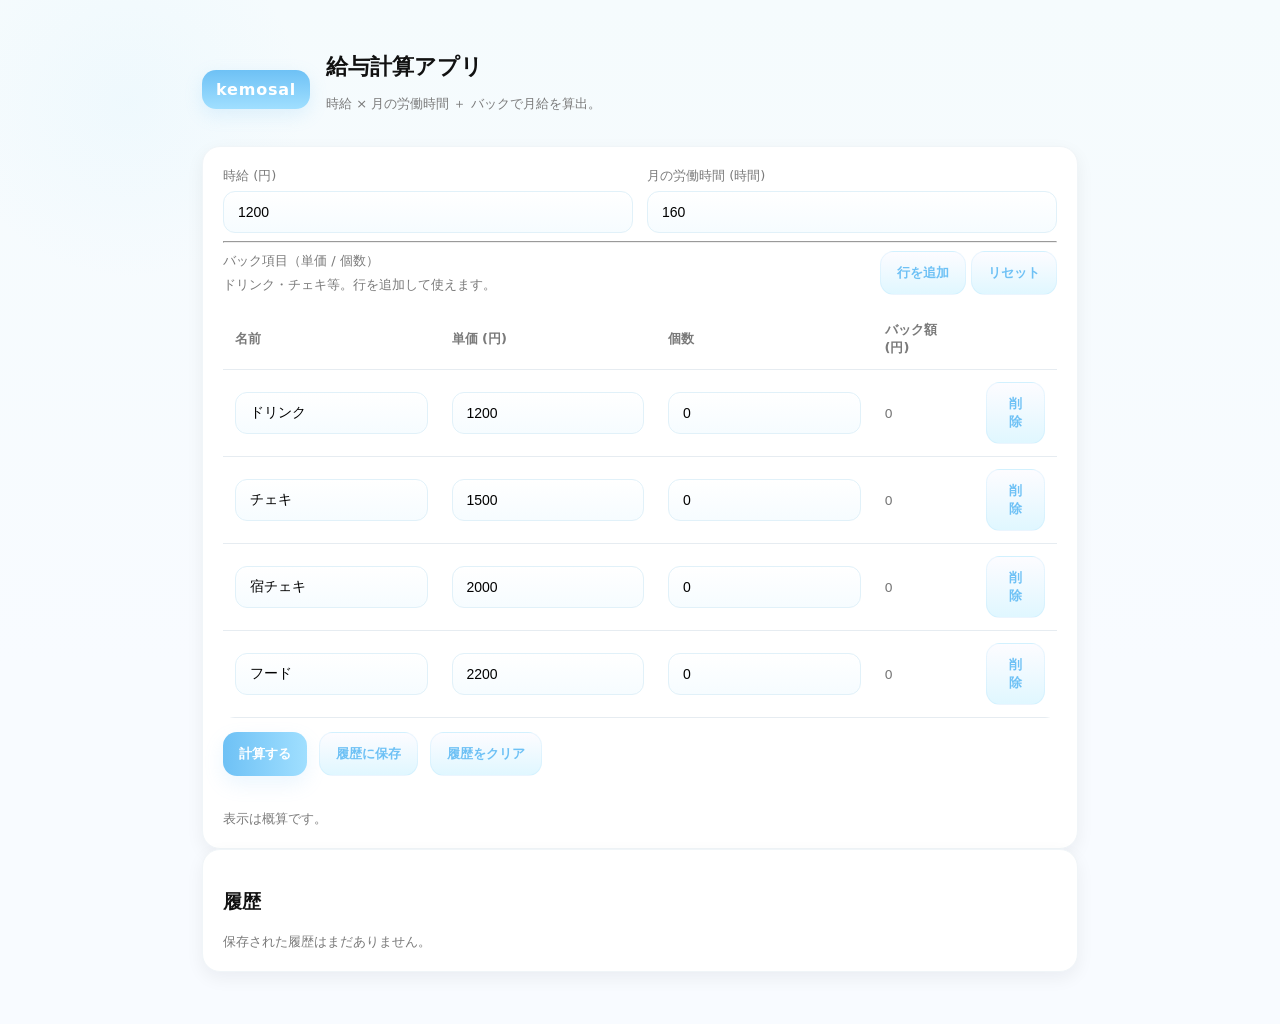
==== index.html @ 3faba13e "v2.9" ====
<!DOCTYPE html>
<html lang="ja">

<head>
    <meta charset="utf-8" />
    <meta name="viewport" content="width=device-width,initial-scale=1" />
    <title>kemosal — 給与計算</title>
    <link rel="stylesheet" href="css/style.css">
</head>

<body>
    <div class="wrap">
        <header>
            <div class="logo">kemosal</div>
            <div>
                <h1>給与計算アプリ</h1>
                <p class="muted">時給 × 月の労働時間 ＋ バックで月給を算出。</p>
            </div>
        </header>

        <section class="card">
            <div class="grid">
                <div>
                    <label>時給 (円)</label>
                    <input id="wage" type="number" value="1200" min="0" />
                </div>
                <div>
                    <label>月の労働時間 (時間)</label>
                    <input id="hours" type="number" value="160" min="0" step="0.5" />
                </div>
            </div>

            <hr>

            <div style="display:flex;justify-content:space-between;align-items:center">
                <div>
                    <label>バック項目（単価 / 個数）</label>
                    <div class="muted">ドリンク・チェキ等。行を追加して使えます。</div>
                </div>
                <div class="actions">
                    <button id="addItem" class="ghost">行を追加</button>
                    <button id="resetItems" class="ghost">リセット</button>
                </div>
            </div>

            <table id="itemsTable" aria-label="バック項目テーブル">
                <thead>
                    <tr>
                        <th>名前</th>
                        <th>単価 (円)</th>
                        <th>個数</th>
                        <th>バック額 (円)</th>
                        <th></th>
                    </tr>
                </thead>
                <tbody></tbody>
            </table>

            <div class="controls">
                <button id="calc">計算する</button>
                <button id="save" class="ghost">履歴に保存</button>
                <button id="clearStore" class="ghost">履歴をクリア</button>
            </div>

            <div class="summary" id="summary"></div>

            <div class="footer">
                表示は概算です。
            </div>
        </section>

        <section id="historyWrap" class="card">
            <h3>履歴</h3>
            <div id="historyList" class="muted">保存された履歴はまだありません。</div>
        </section>
    </div>

    <script src="js/script.js"></script>
</body>

</html>
---- css/style.css ----
:root {
    --bg: #f5fbfd;
    --card: #ffffff;
    --accent: #6ec1f5;
    --accent-2: #a0dfff;
    --muted: #7a7a7a;
    --soft-gray: #f0f5f8;
    --pill-bg: linear-gradient(180deg, #e0f7ff, #ffffff);
    --shadow: 0 6px 18px rgba(16, 24, 40, 0.06);
    --radius-lg: 18px;
    --radius-md: 12px;
}

* {
    box-sizing: border-box;
}

body {
    font-family: 'Noto Sans JP', system-ui, -apple-system, "Segoe UI", Roboto, Arial;
    margin: 0;
    color: #111;
    background:
        radial-gradient(circle at 10% 10%, rgba(160, 223, 255, 0.08), transparent 12%),
        linear-gradient(180deg, var(--bg), #f8fbff 65%);
}

.wrap {
    max-width: 920px;
    margin: 30px auto;
    padding: 22px;
}

header {
    display: flex;
    align-items: center;
    gap: 16px;
    margin-bottom: 20px;
}

header .logo {
    background: linear-gradient(180deg, var(--accent), var(--accent-2));
    color: #fff;
    padding: 10px 14px;
    border-radius: 14px;
    font-weight: 700;
    box-shadow: 0 6px 18px rgba(110, 193, 245, 0.18);
    letter-spacing: 0.8px;
}

h1 {
    font-size: 22px;
    margin: 0;
}

.muted {
    color: var(--muted);
    font-size: 13px;
}

.card {
    background: var(--card);
    border-radius: var(--radius-lg);
    padding: 20px;
    box-shadow: var(--shadow);
    border: 1px solid var(--soft-gray);
}

label {
    display: block;
    font-size: 13px;
    color: var(--muted);
    margin-bottom: 6px;
}

input[type="number"],
input[type="text"] {
    width: 100%;
    padding: 12px 14px;
    border-radius: var(--radius-md);
    border: 1px solid #e1f1f9;
    background: linear-gradient(180deg, #ffffff, #f6fcff);
    font-size: 14px;
    transition: box-shadow .2s, transform .1s;
}

input:focus {
    outline: none;
    box-shadow: 0 8px 22px rgba(110, 193, 245, 0.18), 0 0 0 6px rgba(110, 193, 245, 0.08);
    transform: translateY(-1px);
}

.grid {
    display: grid;
    grid-template-columns: 1fr 1fr;
    gap: 14px;
}

@media (max-width:720px) {
    .grid {
        grid-template-columns: 1fr;
    }
}

.controls {
    display: flex;
    gap: 12px;
    margin-top: 14px;
    flex-wrap: wrap;
}

button {
    background: linear-gradient(90deg, var(--accent), var(--accent-2));
    color: white;
    padding: 12px 16px;
    border-radius: 14px;
    border: 0;
    cursor: pointer;
    box-shadow: 0 8px 20px rgba(110, 193, 245, 0.14);
    transition: transform .15s, box-shadow .15s, opacity .12s;
    font-weight: 600;
}

button:hover {
    transform: translateY(-3px);
    box-shadow: 0 12px 26px rgba(110, 193, 245, 0.2);
}

button:active {
    transform: translateY(-1px);
}

button.ghost {
    background: linear-gradient(180deg, #fdfcff, #e0f7ff);
    color: var(--accent);
    border: 1px solid rgba(110, 193, 245, 0.12);
    box-shadow: none;
}

button.ghost:hover {
    box-shadow: 0 8px 18px rgba(110, 193, 245, 0.08);
    transform: translateY(-2px);
}

table {
    width: 100%;
    border-collapse: collapse;
    margin-top: 14px;
    background: transparent;
    border-radius: 12px;
    overflow: hidden;
}

th,
td {
    padding: 12px;
    border-bottom: 1px solid rgba(224, 232, 238, 0.8);
    text-align: left;
}

th {
    font-size: 13px;
    color: var(--muted);
    font-weight: 600;
}

tbody tr:hover td {
    background: rgba(110, 193, 245, 0.08);
    border-radius: 12px;
}

.summary {
    display: flex;
    flex-wrap: wrap;
    gap: 14px;
    margin-top: 16px;
}

.pill {
    background: var(--pill-bg);
    padding: 14px;
    border-radius: 16px;
    min-width: 160px;
    border: 1px solid rgba(110, 193, 245, 0.08);
    box-shadow: 0 6px 16px rgba(110, 193, 245, 0.06);
    text-align: center;
}

.pill .big {
    font-weight: 700;
    font-size: 18px;
    color: #044b63;
}

.pill .small {
    font-size: 13px;
    color: var(--muted);
}

.footer {
    margin-top: 18px;
    font-size: 13px;
    color: var(--muted);
}
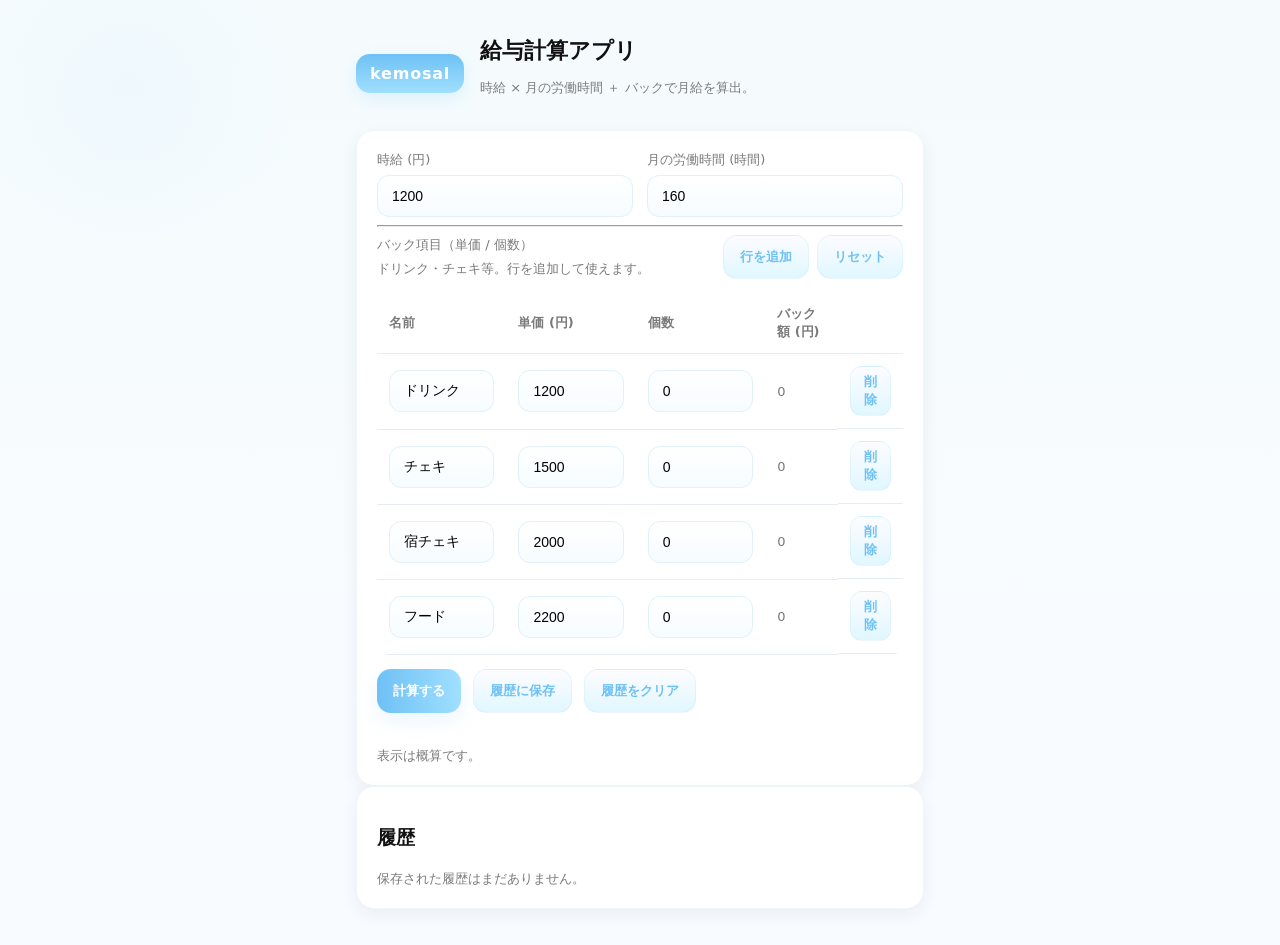
==== commit 1da39e26: "v3.0" ====
--- a/index.html
+++ b/index.html
@@ -32,7 +32,7 @@
 
             <hr>
 
-            <div style="display:flex;justify-content:space-between;align-items:center">
+            <div style="display:flex;justify-content:space-between;align-items:center;flex-wrap:wrap">
                 <div>
                     <label>バック項目（単価 / 個数）</label>
                     <div class="muted">ドリンク・チェキ等。行を追加して使えます。</div>
@@ -43,18 +43,20 @@
                 </div>
             </div>
 
-            <table id="itemsTable" aria-label="バック項目テーブル">
-                <thead>
-                    <tr>
-                        <th>名前</th>
-                        <th>単価 (円)</th>
-                        <th>個数</th>
-                        <th>バック額 (円)</th>
-                        <th></th>
-                    </tr>
-                </thead>
-                <tbody></tbody>
-            </table>
+            <div class="table-wrapper">
+                <table id="itemsTable" aria-label="バック項目テーブル">
+                    <thead>
+                        <tr>
+                            <th>名前</th>
+                            <th>単価 (円)</th>
+                            <th>個数</th>
+                            <th>バック額 (円)</th>
+                            <th></th>
+                        </tr>
+                    </thead>
+                    <tbody></tbody>
+                </table>
+            </div>
 
             <div class="controls">
                 <button id="calc">計算する</button>
--- a/css/style.css
+++ b/css/style.css
@@ -1,3 +1,4 @@
+/* Cute + soft blue / light gray theme */
 :root {
     --bg: #f5fbfd;
     --card: #ffffff;
@@ -25,9 +26,10 @@
 }
 
 .wrap {
-    max-width: 920px;
-    margin: 30px auto;
-    padding: 22px;
+    width: 90%;
+    max-width: 600px;
+    margin: 20px auto;
+    padding: 16px;
 }
 
 header {
@@ -35,6 +37,7 @@
     align-items: center;
     gap: 16px;
     margin-bottom: 20px;
+    flex-wrap: wrap;
 }
 
 header .logo {
@@ -141,10 +144,15 @@
     transform: translateY(-2px);
 }
 
+.table-wrapper {
+    overflow-x: auto;
+    margin-top: 14px;
+}
+
 table {
     width: 100%;
+    min-width: 500px;
     border-collapse: collapse;
-    margin-top: 14px;
     background: transparent;
     border-radius: 12px;
     overflow: hidden;
@@ -179,7 +187,7 @@
     background: var(--pill-bg);
     padding: 14px;
     border-radius: 16px;
-    min-width: 160px;
+    min-width: 140px;
     border: 1px solid rgba(110, 193, 245, 0.08);
     box-shadow: 0 6px 16px rgba(110, 193, 245, 0.06);
     text-align: center;
@@ -200,4 +208,37 @@
     margin-top: 18px;
     font-size: 13px;
     color: var(--muted);
+}
+
+.actions {
+    display: flex;
+    gap: 8px;
+    flex-wrap: wrap;
+}
+
+.item-actions {
+    display: flex;
+    gap: 6px;
+}
+
+.item-actions .ghost {
+    padding: 6px 10px;
+    font-size: 13px;
+    border-radius: 12px;
+}
+
+@media (max-width:480px) {
+    .pill {
+        min-width: 100%;
+        padding: 12px;
+    }
+
+    button {
+        width: 100%;
+        padding: 10px 14px;
+    }
+
+    .grid {
+        gap: 10px;
+    }
 }
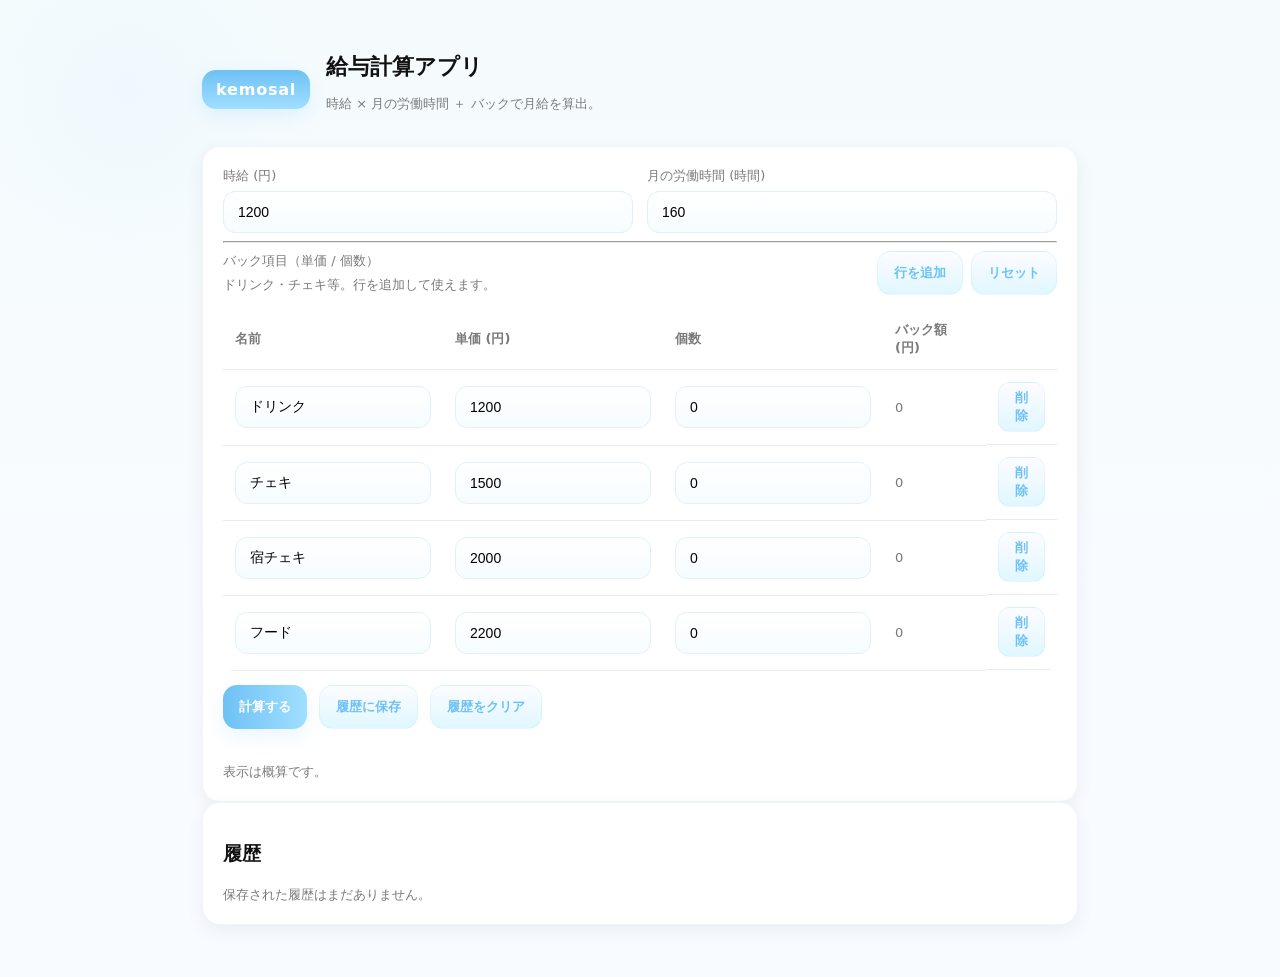
==== commit fe3c82e8: "v3.1" ====
--- a/index.html
+++ b/index.html
@@ -18,6 +18,7 @@
             </div>
         </header>
 
+        <!-- 入力エリア -->
         <section class="card">
             <div class="grid">
                 <div>
@@ -32,7 +33,8 @@
 
             <hr>
 
-            <div style="display:flex;justify-content:space-between;align-items:center;flex-wrap:wrap">
+            <!-- バック項目 -->
+            <div style="display:flex;justify-content:space-between;align-items:center">
                 <div>
                     <label>バック項目（単価 / 個数）</label>
                     <div class="muted">ドリンク・チェキ等。行を追加して使えます。</div>
@@ -71,6 +73,7 @@
             </div>
         </section>
 
+        <!-- 履歴 -->
         <section id="historyWrap" class="card">
             <h3>履歴</h3>
             <div id="historyList" class="muted">保存された履歴はまだありません。</div>
@@ -80,4 +83,4 @@
     <script src="js/script.js"></script>
 </body>
 
-</html>+</html>
--- a/css/style.css
+++ b/css/style.css
@@ -20,16 +20,14 @@
     font-family: 'Noto Sans JP', system-ui, -apple-system, "Segoe UI", Roboto, Arial;
     margin: 0;
     color: #111;
-    background:
-        radial-gradient(circle at 10% 10%, rgba(160, 223, 255, 0.08), transparent 12%),
+    background: radial-gradient(circle at 10% 10%, rgba(160, 223, 255, 0.08), transparent 12%),
         linear-gradient(180deg, var(--bg), #f8fbff 65%);
 }
 
 .wrap {
-    width: 90%;
-    max-width: 600px;
-    margin: 20px auto;
-    padding: 16px;
+    max-width: 920px;
+    margin: 30px auto;
+    padding: 22px;
 }
 
 header {
@@ -37,7 +35,6 @@
     align-items: center;
     gap: 16px;
     margin-bottom: 20px;
-    flex-wrap: wrap;
 }
 
 header .logo {
@@ -101,6 +98,7 @@
 @media (max-width:720px) {
     .grid {
         grid-template-columns: 1fr;
+        gap: 10px;
     }
 }
 
@@ -147,13 +145,12 @@
 .table-wrapper {
     overflow-x: auto;
     margin-top: 14px;
+    -webkit-overflow-scrolling: touch;
 }
 
 table {
     width: 100%;
-    min-width: 500px;
     border-collapse: collapse;
-    background: transparent;
     border-radius: 12px;
     overflow: hidden;
 }
@@ -187,7 +184,7 @@
     background: var(--pill-bg);
     padding: 14px;
     border-radius: 16px;
-    min-width: 140px;
+    min-width: 160px;
     border: 1px solid rgba(110, 193, 245, 0.08);
     box-shadow: 0 6px 16px rgba(110, 193, 245, 0.06);
     text-align: center;
@@ -213,7 +210,6 @@
 .actions {
     display: flex;
     gap: 8px;
-    flex-wrap: wrap;
 }
 
 .item-actions {
@@ -233,12 +229,22 @@
         padding: 12px;
     }
 
+    .controls {
+        flex-direction: column;
+    }
+
     button {
         width: 100%;
         padding: 10px 14px;
     }
 
-    .grid {
-        gap: 10px;
+    table {
+        font-size: 12px;
+    }
+
+    th,
+    td {
+        padding: 8px;
+        white-space: nowrap;
     }
 }
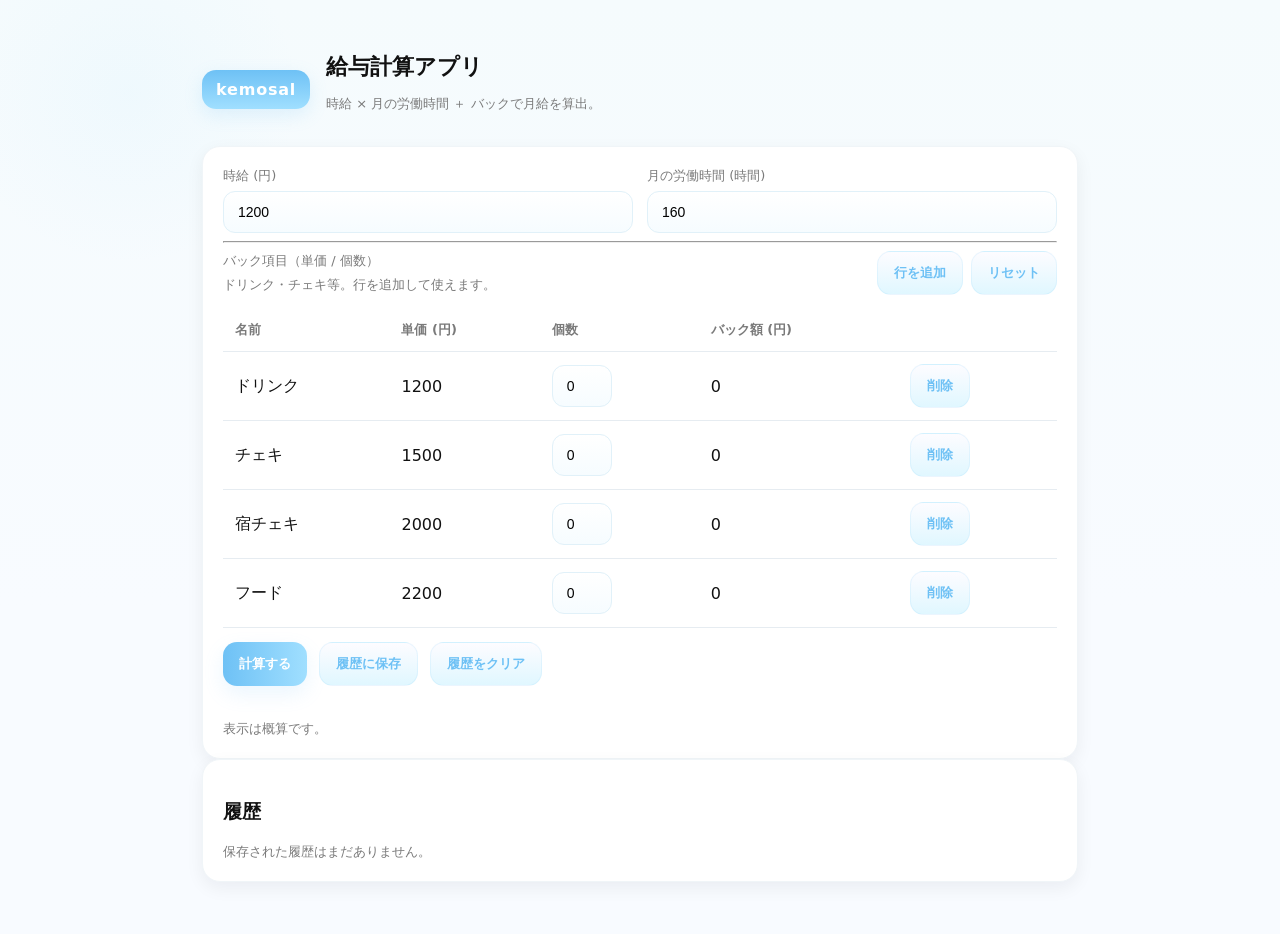
==== commit 22c619e8: "sp v1.1" ====
--- a/index.html
+++ b/index.html
@@ -1,13 +1,11 @@
 <!DOCTYPE html>
 <html lang="ja">
-
 <head>
     <meta charset="utf-8" />
     <meta name="viewport" content="width=device-width,initial-scale=1" />
     <title>kemosal — 給与計算</title>
     <link rel="stylesheet" href="css/style.css">
 </head>
-
 <body>
     <div class="wrap">
         <header>
@@ -18,7 +16,6 @@
             </div>
         </header>
 
-        <!-- 入力エリア -->
         <section class="card">
             <div class="grid">
                 <div>
@@ -33,7 +30,6 @@
 
             <hr>
 
-            <!-- バック項目 -->
             <div style="display:flex;justify-content:space-between;align-items:center">
                 <div>
                     <label>バック項目（単価 / 個数）</label>
@@ -45,20 +41,18 @@
                 </div>
             </div>
 
-            <div class="table-wrapper">
-                <table id="itemsTable" aria-label="バック項目テーブル">
-                    <thead>
-                        <tr>
-                            <th>名前</th>
-                            <th>単価 (円)</th>
-                            <th>個数</th>
-                            <th>バック額 (円)</th>
-                            <th></th>
-                        </tr>
-                    </thead>
-                    <tbody></tbody>
-                </table>
-            </div>
+            <table id="itemsTable" aria-label="バック項目テーブル">
+                <thead>
+                    <tr>
+                        <th>名前</th>
+                        <th>単価 (円)</th>
+                        <th>個数</th>
+                        <th>バック額 (円)</th>
+                        <th></th>
+                    </tr>
+                </thead>
+                <tbody></tbody>
+            </table>
 
             <div class="controls">
                 <button id="calc">計算する</button>
@@ -68,12 +62,9 @@
 
             <div class="summary" id="summary"></div>
 
-            <div class="footer">
-                表示は概算です。
-            </div>
+            <div class="footer">表示は概算です。</div>
         </section>
 
-        <!-- 履歴 -->
         <section id="historyWrap" class="card">
             <h3>履歴</h3>
             <div id="historyList" class="muted">保存された履歴はまだありません。</div>
@@ -82,5 +73,4 @@
 
     <script src="js/script.js"></script>
 </body>
-
 </html>
--- a/css/style.css
+++ b/css/style.css
@@ -1,4 +1,3 @@
-/* Cute + soft blue / light gray theme */
 :root {
     --bg: #f5fbfd;
     --card: #ffffff;
@@ -20,7 +19,8 @@
     font-family: 'Noto Sans JP', system-ui, -apple-system, "Segoe UI", Roboto, Arial;
     margin: 0;
     color: #111;
-    background: radial-gradient(circle at 10% 10%, rgba(160, 223, 255, 0.08), transparent 12%),
+    background:
+        radial-gradient(circle at 10% 10%, rgba(160, 223, 255, 0.08), transparent 12%),
         linear-gradient(180deg, var(--bg), #f8fbff 65%);
 }
 
@@ -78,7 +78,7 @@
     padding: 12px 14px;
     border-radius: var(--radius-md);
     border: 1px solid #e1f1f9;
-    background: linear-gradient(180deg, #ffffff, #f6fcff);
+    background: linear-gradient(180deg, #fff, #f6fcff);
     font-size: 14px;
     transition: box-shadow .2s, transform .1s;
 }
@@ -98,7 +98,6 @@
 @media (max-width:720px) {
     .grid {
         grid-template-columns: 1fr;
-        gap: 10px;
     }
 }
 
@@ -142,17 +141,10 @@
     transform: translateY(-2px);
 }
 
-.table-wrapper {
-    overflow-x: auto;
-    margin-top: 14px;
-    -webkit-overflow-scrolling: touch;
-}
-
 table {
     width: 100%;
     border-collapse: collapse;
-    border-radius: 12px;
-    overflow: hidden;
+    margin-top: 14px;
 }
 
 th,
@@ -184,7 +176,7 @@
     background: var(--pill-bg);
     padding: 14px;
     border-radius: 16px;
-    min-width: 160px;
+    min-width: 140px;
     border: 1px solid rgba(110, 193, 245, 0.08);
     box-shadow: 0 6px 16px rgba(110, 193, 245, 0.06);
     text-align: center;
@@ -223,28 +215,47 @@
     border-radius: 12px;
 }
 
+/* スマホでカード風に */
 @media (max-width:480px) {
-    .pill {
-        min-width: 100%;
-        padding: 12px;
-    }
-
-    .controls {
-        flex-direction: column;
-    }
-
-    button {
+
+    table,
+    thead,
+    tbody,
+    th,
+    td,
+    tr {
+        display: block;
         width: 100%;
-        padding: 10px 14px;
-    }
-
-    table {
-        font-size: 12px;
-    }
-
-    th,
-    td {
-        padding: 8px;
-        white-space: nowrap;
+    }
+
+    thead {
+        display: none;
+    }
+
+    tbody tr {
+        margin-bottom: 12px;
+        border: 1px solid rgba(224, 232, 238, 0.5);
+        border-radius: 12px;
+        padding: 10px;
+        background: #f9faff;
+    }
+
+    tbody td {
+        border: none;
+        padding: 6px 0;
+        display: flex;
+        justify-content: space-between;
+    }
+
+    tbody td:before {
+        content: attr(data-label);
+        font-weight: 600;
+        color: var(--muted);
+        flex-basis: 40%;
+    }
+
+    tbody td:last-child {
+        display: flex;
+        justify-content: flex-end;
     }
 }
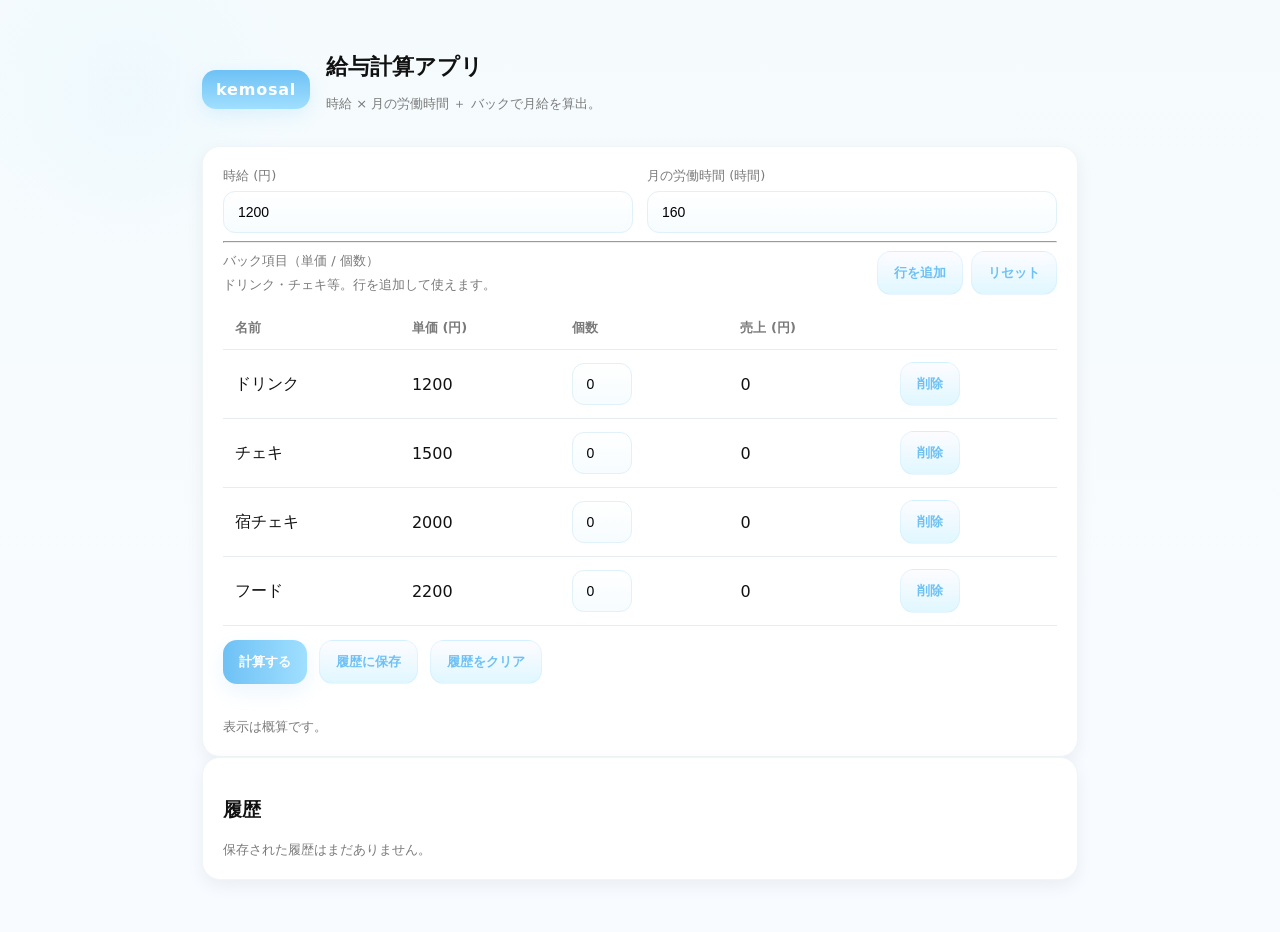
==== commit 627c1ba5: "v2.2" ====
--- a/index.html
+++ b/index.html
@@ -1,11 +1,13 @@
 <!DOCTYPE html>
 <html lang="ja">
+
 <head>
     <meta charset="utf-8" />
     <meta name="viewport" content="width=device-width,initial-scale=1" />
     <title>kemosal — 給与計算</title>
     <link rel="stylesheet" href="css/style.css">
 </head>
+
 <body>
     <div class="wrap">
         <header>
@@ -30,7 +32,7 @@
 
             <hr>
 
-            <div style="display:flex;justify-content:space-between;align-items:center">
+            <div style="display:flex;justify-content:space-between;align-items:center;flex-wrap:wrap">
                 <div>
                     <label>バック項目（単価 / 個数）</label>
                     <div class="muted">ドリンク・チェキ等。行を追加して使えます。</div>
@@ -41,18 +43,20 @@
                 </div>
             </div>
 
-            <table id="itemsTable" aria-label="バック項目テーブル">
-                <thead>
-                    <tr>
-                        <th>名前</th>
-                        <th>単価 (円)</th>
-                        <th>個数</th>
-                        <th>バック額 (円)</th>
-                        <th></th>
-                    </tr>
-                </thead>
-                <tbody></tbody>
-            </table>
+            <div class="table-wrap">
+                <table id="itemsTable" aria-label="バック項目テーブル">
+                    <thead>
+                        <tr>
+                            <th>名前</th>
+                            <th>単価 (円)</th>
+                            <th>個数</th>
+                            <th>売上 (円)</th>
+                            <th></th>
+                        </tr>
+                    </thead>
+                    <tbody></tbody>
+                </table>
+            </div>
 
             <div class="controls">
                 <button id="calc">計算する</button>
@@ -73,4 +77,5 @@
 
     <script src="js/script.js"></script>
 </body>
-</html>
+
+</html>
--- a/css/style.css
+++ b/css/style.css
@@ -19,8 +19,7 @@
     font-family: 'Noto Sans JP', system-ui, -apple-system, "Segoe UI", Roboto, Arial;
     margin: 0;
     color: #111;
-    background:
-        radial-gradient(circle at 10% 10%, rgba(160, 223, 255, 0.08), transparent 12%),
+    background: radial-gradient(circle at 10% 10%, rgba(160, 223, 255, 0.08), transparent 12%),
         linear-gradient(180deg, var(--bg), #f8fbff 65%);
 }
 
@@ -95,7 +94,7 @@
     gap: 14px;
 }
 
-@media (max-width:720px) {
+@media(max-width:720px) {
     .grid {
         grid-template-columns: 1fr;
     }
@@ -141,10 +140,15 @@
     transform: translateY(-2px);
 }
 
+.table-wrap {
+    overflow-x: auto;
+    margin-top: 12px;
+}
+
 table {
     width: 100%;
     border-collapse: collapse;
-    margin-top: 14px;
+    min-width: 480px;
 }
 
 th,
@@ -202,11 +206,7 @@
 .actions {
     display: flex;
     gap: 8px;
-}
-
-.item-actions {
-    display: flex;
-    gap: 6px;
+    flex-wrap: wrap;
 }
 
 .item-actions .ghost {
@@ -215,47 +215,9 @@
     border-radius: 12px;
 }
 
-/* スマホでカード風に */
-@media (max-width:480px) {
-
-    table,
-    thead,
-    tbody,
-    th,
-    td,
-    tr {
-        display: block;
-        width: 100%;
-    }
-
-    thead {
-        display: none;
-    }
-
-    tbody tr {
+/* スマホでテーブル横スクロール対応 */
+@media(max-width:480px) {
+    .table-wrap {
         margin-bottom: 12px;
-        border: 1px solid rgba(224, 232, 238, 0.5);
-        border-radius: 12px;
-        padding: 10px;
-        background: #f9faff;
-    }
-
-    tbody td {
-        border: none;
-        padding: 6px 0;
-        display: flex;
-        justify-content: space-between;
-    }
-
-    tbody td:before {
-        content: attr(data-label);
-        font-weight: 600;
-        color: var(--muted);
-        flex-basis: 40%;
-    }
-
-    tbody td:last-child {
-        display: flex;
-        justify-content: flex-end;
     }
 }
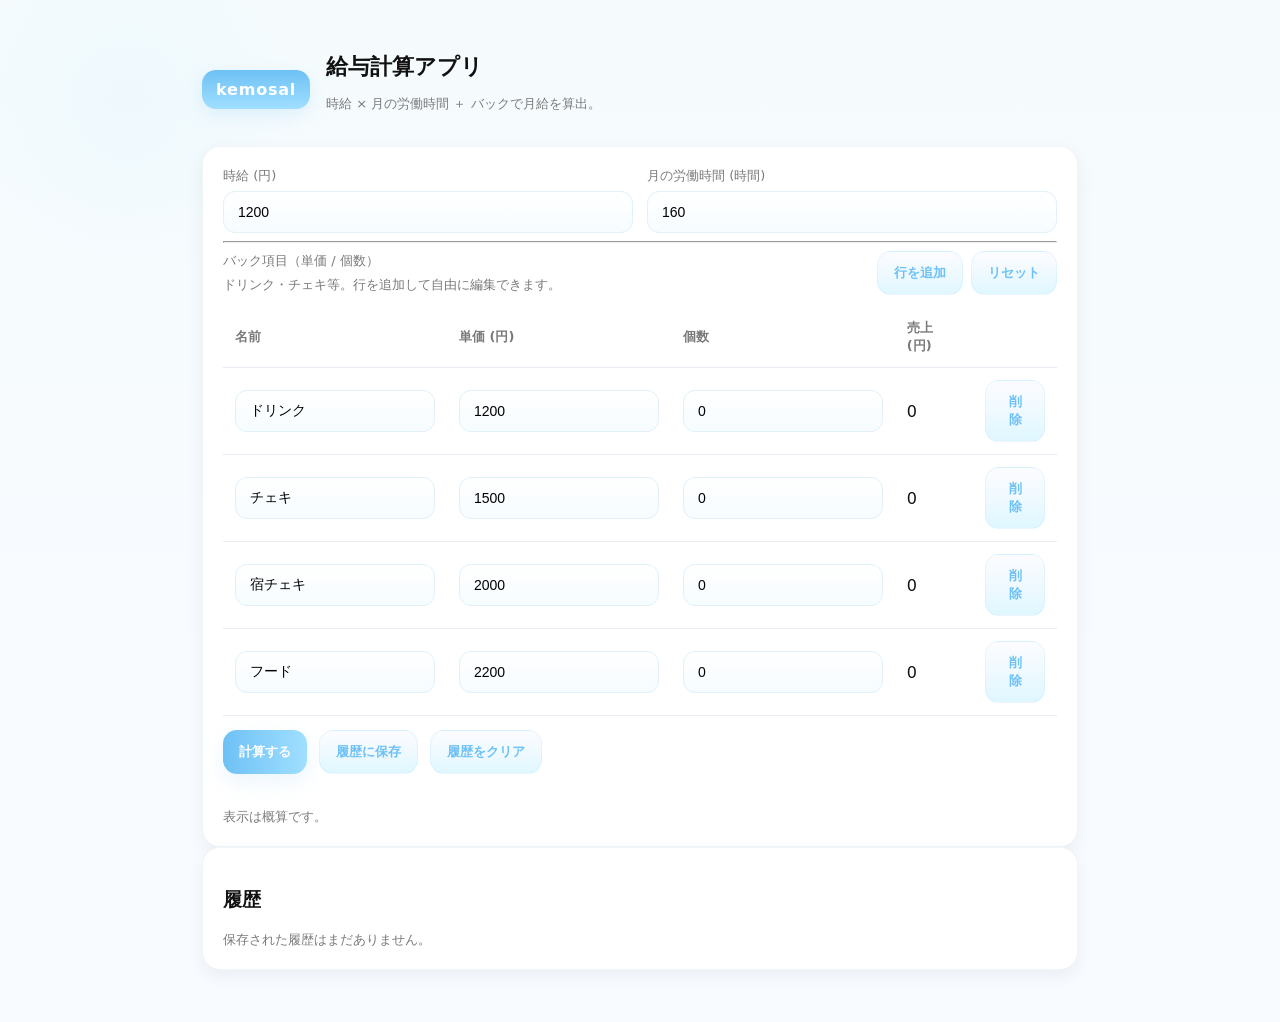
==== commit 527a9139: "xxx" ====
--- a/index.html
+++ b/index.html
@@ -35,7 +35,7 @@
             <div style="display:flex;justify-content:space-between;align-items:center;flex-wrap:wrap">
                 <div>
                     <label>バック項目（単価 / 個数）</label>
-                    <div class="muted">ドリンク・チェキ等。行を追加して使えます。</div>
+                    <div class="muted">ドリンク・チェキ等。行を追加して自由に編集できます。</div>
                 </div>
                 <div class="actions">
                     <button id="addItem" class="ghost">行を追加</button>
@@ -78,4 +78,4 @@
     <script src="js/script.js"></script>
 </body>
 
-</html>+</html>
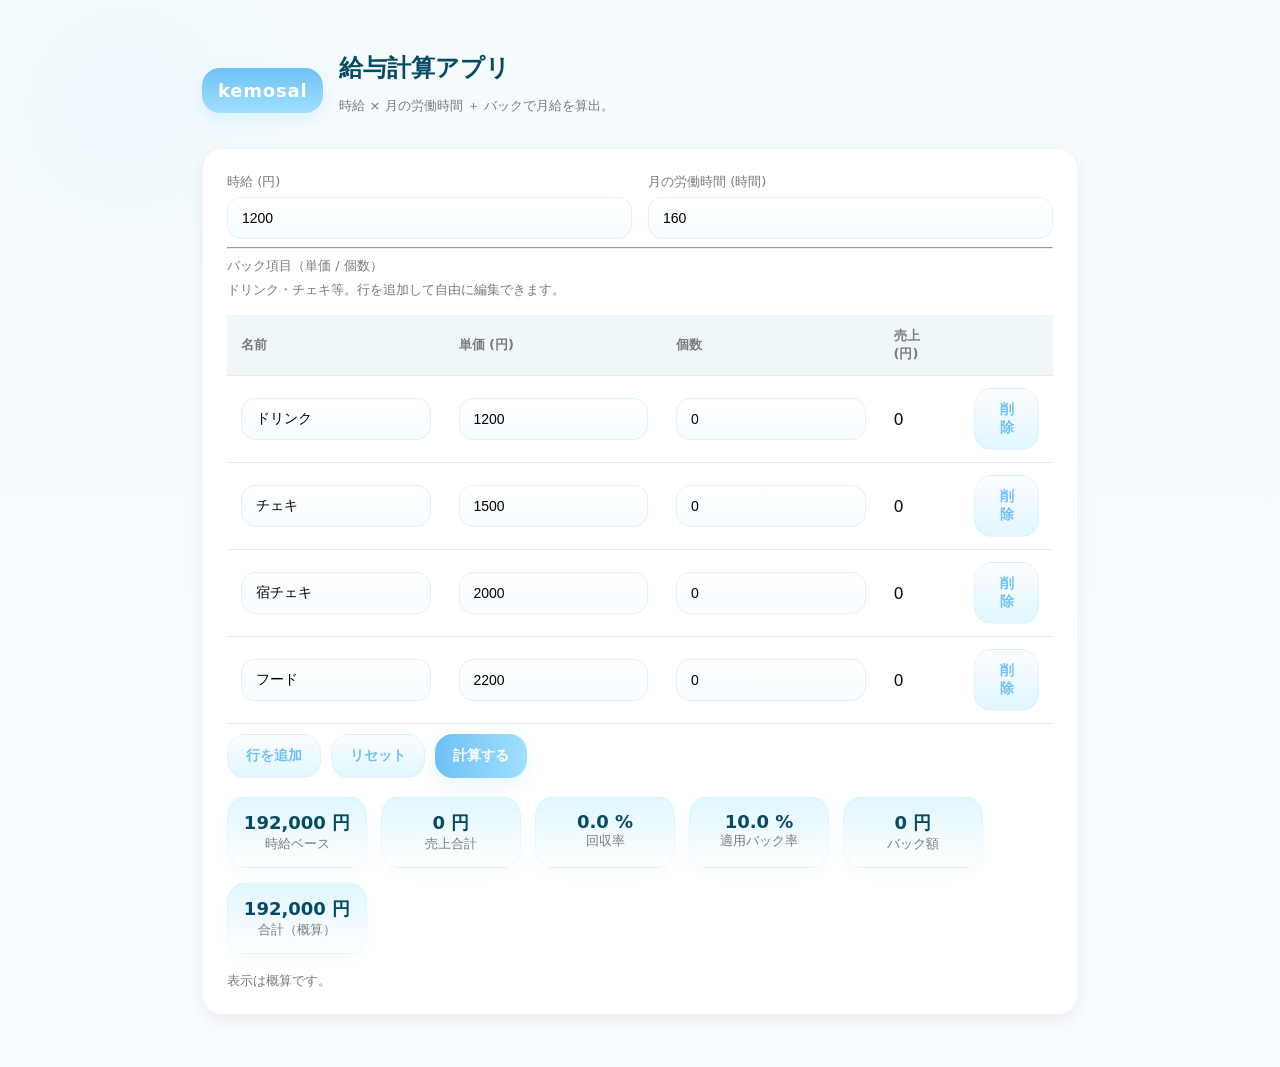
==== commit 1a4297bb: "xxx" ====
--- a/index.html
+++ b/index.html
@@ -32,15 +32,9 @@
 
             <hr>
 
-            <div style="display:flex;justify-content:space-between;align-items:center;flex-wrap:wrap">
-                <div>
-                    <label>バック項目（単価 / 個数）</label>
-                    <div class="muted">ドリンク・チェキ等。行を追加して自由に編集できます。</div>
-                </div>
-                <div class="actions">
-                    <button id="addItem" class="ghost">行を追加</button>
-                    <button id="resetItems" class="ghost">リセット</button>
-                </div>
+            <div>
+                <label>バック項目（単価 / 個数）</label>
+                <div class="muted">ドリンク・チェキ等。行を追加して自由に編集できます。</div>
             </div>
 
             <div class="table-wrap">
@@ -58,24 +52,20 @@
                 </table>
             </div>
 
-            <div class="controls">
+            <!-- 行追加ボタンをテーブル下に移動 -->
+            <div style="margin-top:10px; display:flex; gap:10px;">
+                <button id="addItem" class="ghost">行を追加</button>
+                <button id="resetItems" class="ghost">リセット</button>
                 <button id="calc">計算する</button>
-                <button id="save" class="ghost">履歴に保存</button>
-                <button id="clearStore" class="ghost">履歴をクリア</button>
             </div>
 
             <div class="summary" id="summary"></div>
 
             <div class="footer">表示は概算です。</div>
         </section>
-
-        <section id="historyWrap" class="card">
-            <h3>履歴</h3>
-            <div id="historyList" class="muted">保存された履歴はまだありません。</div>
-        </section>
     </div>
 
     <script src="js/script.js"></script>
 </body>
 
-</html>
+</html>
--- a/css/style.css
+++ b/css/style.css
@@ -7,8 +7,8 @@
     --soft-gray: #f0f5f8;
     --pill-bg: linear-gradient(180deg, #e0f7ff, #ffffff);
     --shadow: 0 6px 18px rgba(16, 24, 40, 0.06);
-    --radius-lg: 18px;
-    --radius-md: 12px;
+    --radius-lg: 20px;
+    --radius-md: 14px;
 }
 
 * {
@@ -39,16 +39,18 @@
 header .logo {
     background: linear-gradient(180deg, var(--accent), var(--accent-2));
     color: #fff;
-    padding: 10px 14px;
-    border-radius: 14px;
+    padding: 12px 16px;
+    border-radius: 18px;
     font-weight: 700;
     box-shadow: 0 6px 18px rgba(110, 193, 245, 0.18);
     letter-spacing: 0.8px;
+    font-size: 18px;
 }
 
 h1 {
-    font-size: 22px;
+    font-size: 24px;
     margin: 0;
+    color: #044b63;
 }
 
 .muted {
@@ -59,9 +61,15 @@
 .card {
     background: var(--card);
     border-radius: var(--radius-lg);
-    padding: 20px;
+    padding: 24px;
     box-shadow: var(--shadow);
     border: 1px solid var(--soft-gray);
+    transition: transform 0.15s ease, box-shadow 0.15s ease;
+}
+
+.card:hover {
+    transform: translateY(-2px);
+    box-shadow: 0 10px 24px rgba(110, 193, 245, 0.12);
 }
 
 label {
@@ -79,7 +87,7 @@
     border: 1px solid #e1f1f9;
     background: linear-gradient(180deg, #fff, #f6fcff);
     font-size: 14px;
-    transition: box-shadow .2s, transform .1s;
+    transition: box-shadow 0.2s, transform 0.1s;
 }
 
 input:focus {
@@ -91,7 +99,7 @@
 .grid {
     display: grid;
     grid-template-columns: 1fr 1fr;
-    gap: 14px;
+    gap: 16px;
 }
 
 @media(max-width:720px) {
@@ -100,23 +108,17 @@
     }
 }
 
-.controls {
-    display: flex;
-    gap: 12px;
-    margin-top: 14px;
-    flex-wrap: wrap;
-}
-
 button {
     background: linear-gradient(90deg, var(--accent), var(--accent-2));
     color: white;
-    padding: 12px 16px;
-    border-radius: 14px;
+    padding: 12px 18px;
+    border-radius: 18px;
     border: 0;
     cursor: pointer;
     box-shadow: 0 8px 20px rgba(110, 193, 245, 0.14);
     transition: transform .15s, box-shadow .15s, opacity .12s;
     font-weight: 600;
+    font-size: 14px;
 }
 
 button:hover {
@@ -142,18 +144,20 @@
 
 .table-wrap {
     overflow-x: auto;
-    margin-top: 12px;
+    margin-top: 16px;
 }
 
 table {
     width: 100%;
-    border-collapse: collapse;
+    border-collapse: separate;
+    border-spacing: 0;
     min-width: 480px;
+    border-radius: var(--radius-md);
 }
 
 th,
 td {
-    padding: 12px;
+    padding: 12px 14px;
     border-bottom: 1px solid rgba(224, 232, 238, 0.8);
     text-align: left;
 }
@@ -162,28 +166,43 @@
     font-size: 13px;
     color: var(--muted);
     font-weight: 600;
+    background: #f0f7fb;
+    position: sticky;
+    top: 0;
+    z-index: 1;
+}
+
+tbody tr {
+    transition: background 0.2s, transform 0.15s;
 }
 
 tbody tr:hover td {
     background: rgba(110, 193, 245, 0.08);
     border-radius: 12px;
+    transform: translateY(-1px);
 }
 
 .summary {
     display: flex;
     flex-wrap: wrap;
     gap: 14px;
-    margin-top: 16px;
+    margin-top: 18px;
 }
 
 .pill {
     background: var(--pill-bg);
     padding: 14px;
-    border-radius: 16px;
+    border-radius: 20px;
     min-width: 140px;
     border: 1px solid rgba(110, 193, 245, 0.08);
     box-shadow: 0 6px 16px rgba(110, 193, 245, 0.06);
     text-align: center;
+    transition: transform 0.15s, box-shadow 0.15s;
+}
+
+.pill:hover {
+    transform: translateY(-2px);
+    box-shadow: 0 10px 20px rgba(110, 193, 245, 0.1);
 }
 
 .pill .big {
@@ -205,7 +224,7 @@
 
 .actions {
     display: flex;
-    gap: 8px;
+    gap: 10px;
     flex-wrap: wrap;
 }
 
